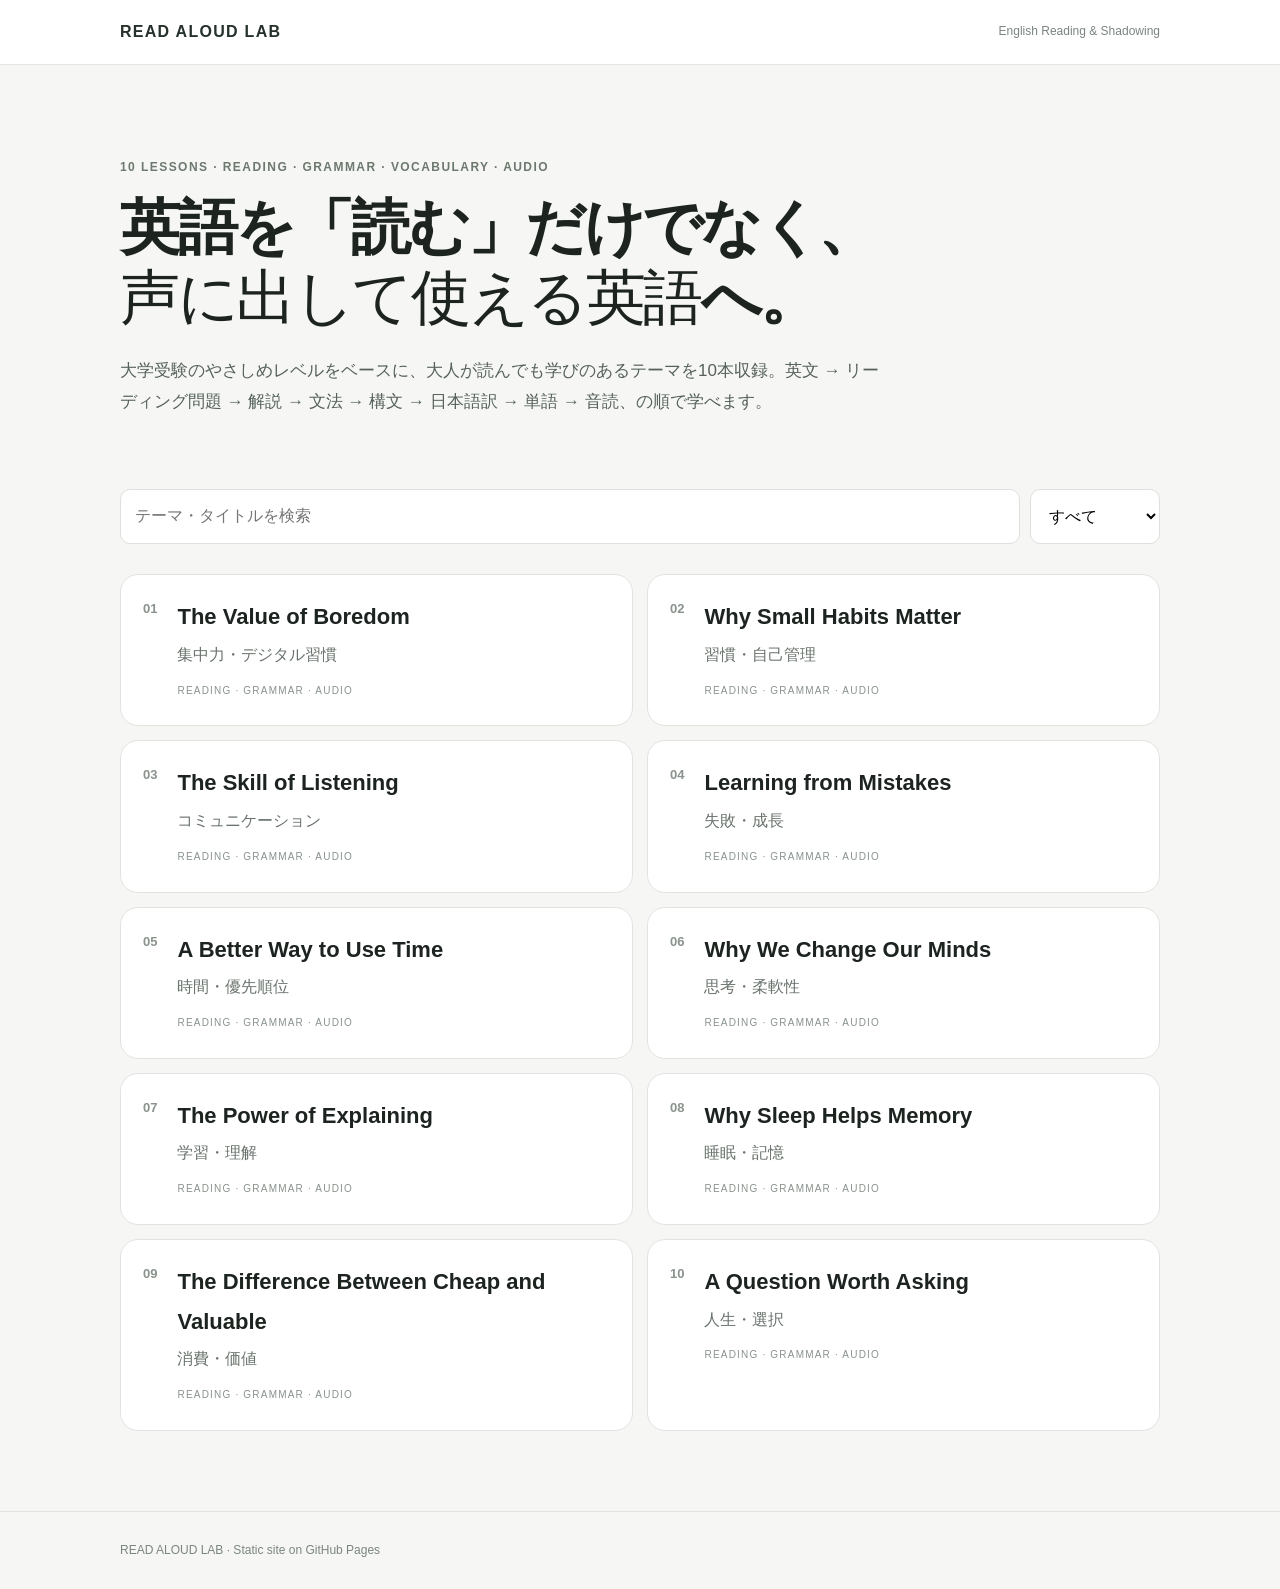
==== index.html @ 0246018d "first commit" ====
<!doctype html>
<html lang="ja">
<head>
<meta charset="utf-8">
<meta name="viewport" content="width=device-width,initial-scale=1">
<title>READ ALOUD LAB — 大人のための大学受験レベル英語音読</title>
<meta name="description" content="大学受験のやさしめレベルで、大人にも学びがある英文を音読する英語学習サイト。">
<link rel="stylesheet" href="style.css">
</head>
<body>
<header class="top">
  <div class="wrap nav">
    <a class="brand" href="./">READ ALOUD LAB</a>
    <span class="tag">English Reading & Shadowing</span>
  </div>
</header>
<main class="wrap">
  <section class="hero">
    <p class="eyebrow">10 LESSONS · READING · GRAMMAR · VOCABULARY · AUDIO</p>
    <h1>英語を「読む」だけでなく、<br><span>声に出して使える英語</span>へ。</h1>
    <p>大学受験のやさしめレベルをベースに、大人が読んでも学びのあるテーマを10本収録。英文 → リーディング問題 → 解説 → 文法 → 構文 → 日本語訳 → 単語 → 音読、の順で学べます。</p>
  </section>
  <section class="controls">
    <input id="search" type="search" placeholder="テーマ・タイトルを検索">
    <select id="level"><option value="all">すべて</option><option value="focus">集中・習慣</option><option value="work">仕事・思考</option><option value="life">人生・生活</option></select>
  </section>
  <section id="cards" class="cards"></section>
</main>
<footer class="footer"><div class="wrap">READ ALOUD LAB · Static site on GitHub Pages</div></footer>
<script>
let lessons=[];
const categoryMap={"集中力・デジタル習慣":"focus","習慣・自己管理":"focus","コミュニケーション":"work","失敗・成長":"work","時間・優先順位":"work","思考・柔軟性":"work","学習・理解":"focus","睡眠・記憶":"life","消費・価値":"life","人生・選択":"life"};
fetch("data.json").then(r=>r.json()).then(d=>{lessons=d.lessons; render();});
function render(){
 const q=document.querySelector("#search").value.toLowerCase();
 const c=document.querySelector("#level").value;
 const list=lessons.filter(x=>(x.title+x.theme+x.english).toLowerCase().includes(q)&&(c==="all"||categoryMap[x.theme]===c));
 document.querySelector("#cards").innerHTML=list.map(x=>`
 <a class="card" href="lesson.html?id=${x.id}">
   <div class="num">${x.id}</div><div><h2>${x.title}</h2><p>${x.theme}</p><span>READING · GRAMMAR · AUDIO</span></div>
 </a>`).join("");
}
document.querySelector("#search").addEventListener("input",render);
document.querySelector("#level").addEventListener("change",render);
</script>
</body>
</html>
---- style.css ----
*{box-sizing:border-box}body{margin:0;background:#f6f7f5;color:#1d2420;font-family:-apple-system,BlinkMacSystemFont,"Noto Sans JP","Helvetica Neue",Arial,sans-serif;line-height:1.8}.wrap{width:min(1040px,calc(100% - 32px));margin:auto}.top{background:#fff;border-bottom:1px solid #e3e6e2;position:sticky;top:0;z-index:5}.nav{height:64px;display:flex;align-items:center;justify-content:space-between}.nav a{color:#25312a;text-decoration:none}.brand{font-weight:800;letter-spacing:.08em}.tag{font-size:12px;color:#7b857f}.hero{padding:80px 0 45px}.eyebrow{font-size:12px;font-weight:800;letter-spacing:.12em;color:#6d786f}.hero h1,.lesson>h1{font-size:clamp(34px,6vw,60px);line-height:1.18;margin:14px 0 22px;letter-spacing:-.04em}.hero h1 span{font-weight:400}.hero>p:last-child{max-width:760px;color:#56615a;font-size:17px}.controls{display:flex;gap:10px;margin:10px 0 30px}.controls input,.controls select{background:#fff;border:1px solid #dce1dc;border-radius:10px;padding:12px 14px;font:inherit}.controls input{flex:1}.cards{display:grid;grid-template-columns:repeat(2,1fr);gap:14px;margin-bottom:80px}.card{background:#fff;border:1px solid #e0e4df;border-radius:18px;padding:22px;display:flex;gap:20px;text-decoration:none;color:inherit;transition:.2s}.card:hover{transform:translateY(-2px);box-shadow:0 8px 24px #0000000d}.num{font-size:13px;color:#8a938c;font-weight:800}.card h2{margin:0 0 4px;font-size:22px}.card p{margin:0;color:#69736c}.card span{display:inline-block;margin-top:12px;font-size:10px;letter-spacing:.12em;color:#89938c}.lesson{padding:55px 0 80px}.audio-box{background:#1e2922;color:#fff;border-radius:18px;padding:22px;display:flex;justify-content:space-between;gap:20px;align-items:center;margin:30px 0}.audio-box p{margin:2px 0 0;color:#cbd4ce;font-size:13px}.audio-controls{display:flex;align-items:center;gap:10px;flex-wrap:wrap;justify-content:flex-end}.audio-controls select,.audio-controls input{max-width:180px}.audio-controls label{font-size:12px}.audio-controls button{border:0;border-radius:9px;padding:10px 14px;font-weight:700;cursor:pointer}.audio-controls button:first-of-type{background:#fff;color:#1e2922}.ghost{background:#ffffff22!important;color:#fff}.panel{background:#fff;border:1px solid #e0e4df;border-radius:18px;padding:28px;margin:16px 0}.panel h2{font-size:14px;letter-spacing:.08em;margin-top:0;border-bottom:1px solid #e7e9e6;padding-bottom:12px}.english{font-family:Georgia,"Times New Roman",serif;font-size:19px;line-height:2}.english p{margin:0 0 20px}.panel details{border-bottom:1px solid #eee;padding:15px 0}.panel summary{cursor:pointer;font-weight:700}.answer{margin:12px 0 0;padding:12px 15px;background:#f1f4f1;border-radius:10px}.explain,.syntax{padding:15px 0;border-bottom:1px solid #eee}.explain h3{margin:0 0 5px;font-size:17px}.syntax code{font-size:15px;white-space:normal}.translation{font-size:16px}.vocab{display:grid;grid-template-columns:repeat(2,1fr);gap:1px;background:#e8ebe8}.vocab div{background:#fff;padding:12px 14px;display:flex;gap:14px}.vocab b{min-width:110px}.vocab span{color:#626c65}.next{padding:30px 0}.next a{color:#37453c}.footer{padding:28px 0;border-top:1px solid #e0e4df;color:#7b857f;font-size:12px}@media(max-width:700px){.cards{grid-template-columns:1fr}.hero{padding-top:55px}.audio-box{display:block}.audio-controls{justify-content:flex-start;margin-top:15px}.panel{padding:20px}.vocab{grid-template-columns:1fr}.nav .tag{display:none}}
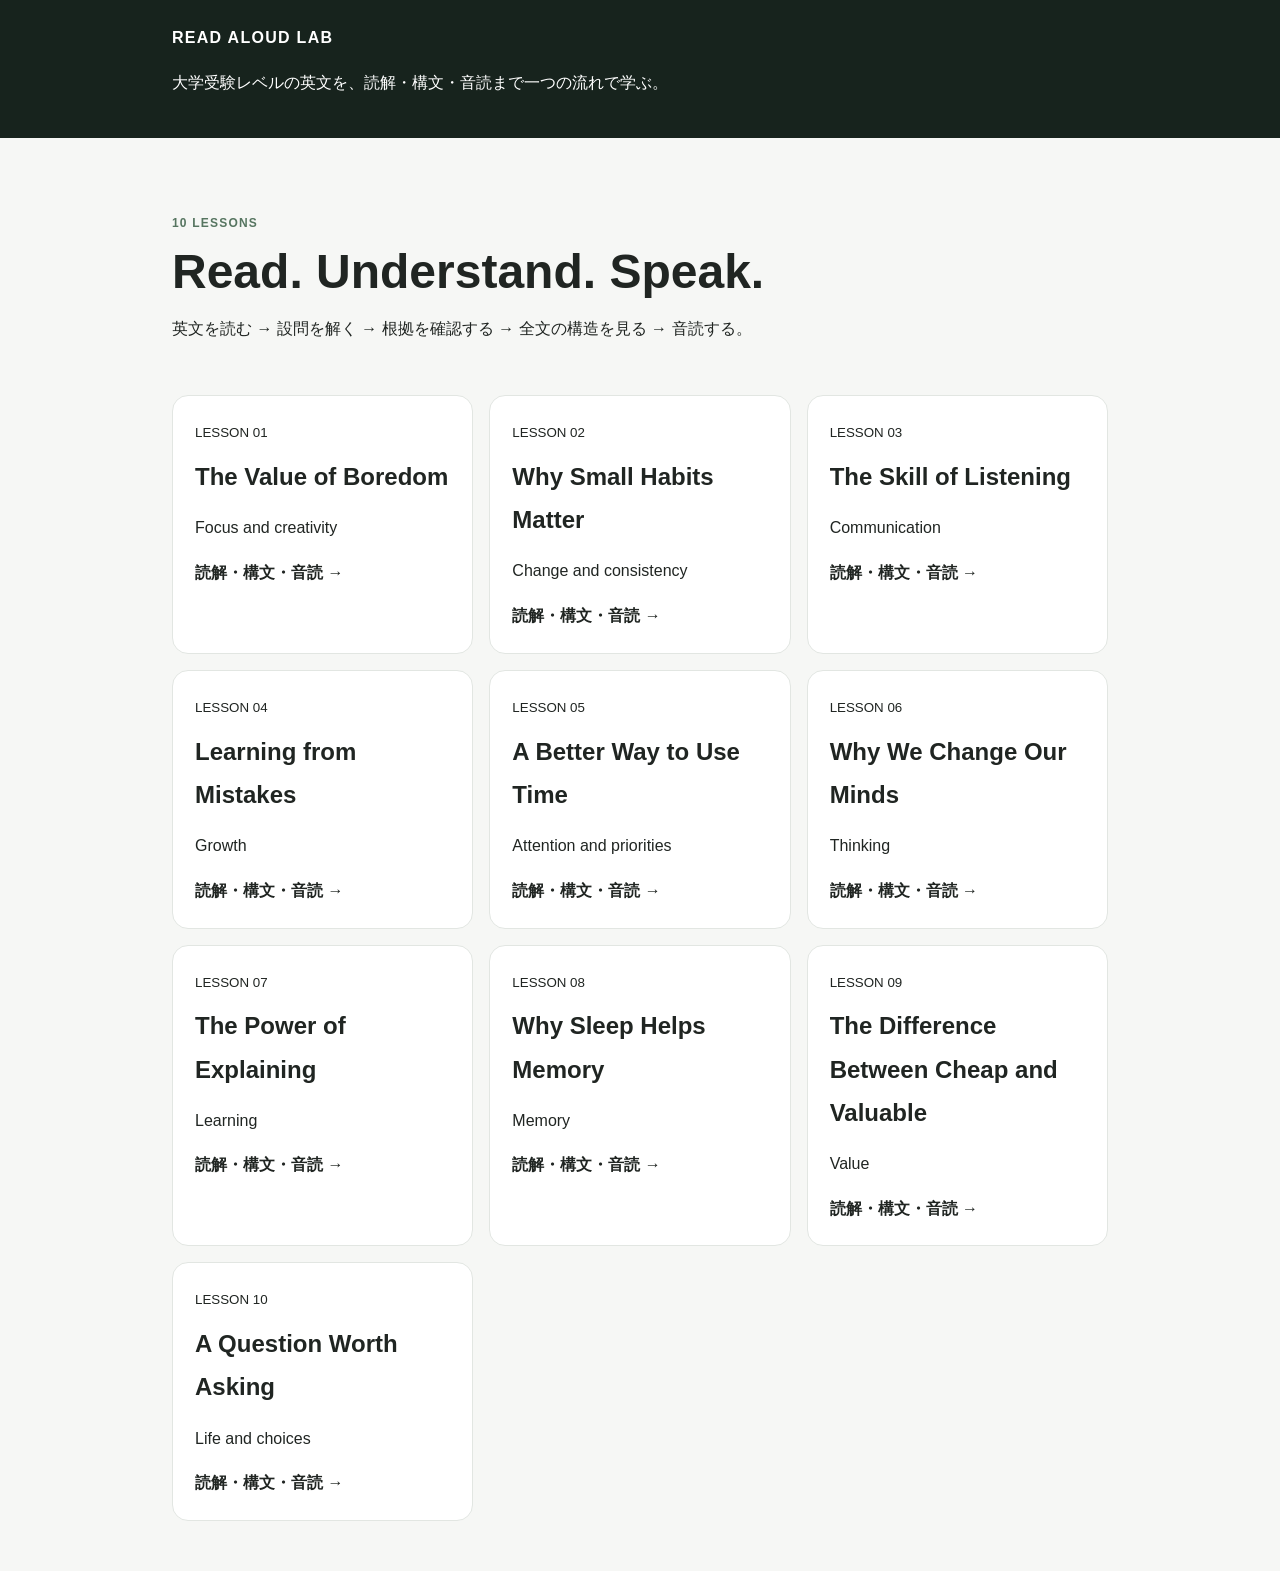
==== commit c759fc83: "second commit" ====
--- a/index.html
+++ b/index.html
@@ -1,47 +1,4 @@
-<!doctype html>
-<html lang="ja">
-<head>
-<meta charset="utf-8">
-<meta name="viewport" content="width=device-width,initial-scale=1">
-<title>READ ALOUD LAB — 大人のための大学受験レベル英語音読</title>
-<meta name="description" content="大学受験のやさしめレベルで、大人にも学びがある英文を音読する英語学習サイト。">
-<link rel="stylesheet" href="style.css">
-</head>
-<body>
-<header class="top">
-  <div class="wrap nav">
-    <a class="brand" href="./">READ ALOUD LAB</a>
-    <span class="tag">English Reading & Shadowing</span>
-  </div>
-</header>
-<main class="wrap">
-  <section class="hero">
-    <p class="eyebrow">10 LESSONS · READING · GRAMMAR · VOCABULARY · AUDIO</p>
-    <h1>英語を「読む」だけでなく、<br><span>声に出して使える英語</span>へ。</h1>
-    <p>大学受験のやさしめレベルをベースに、大人が読んでも学びのあるテーマを10本収録。英文 → リーディング問題 → 解説 → 文法 → 構文 → 日本語訳 → 単語 → 音読、の順で学べます。</p>
-  </section>
-  <section class="controls">
-    <input id="search" type="search" placeholder="テーマ・タイトルを検索">
-    <select id="level"><option value="all">すべて</option><option value="focus">集中・習慣</option><option value="work">仕事・思考</option><option value="life">人生・生活</option></select>
-  </section>
-  <section id="cards" class="cards"></section>
-</main>
-<footer class="footer"><div class="wrap">READ ALOUD LAB · Static site on GitHub Pages</div></footer>
-<script>
-let lessons=[];
-const categoryMap={"集中力・デジタル習慣":"focus","習慣・自己管理":"focus","コミュニケーション":"work","失敗・成長":"work","時間・優先順位":"work","思考・柔軟性":"work","学習・理解":"focus","睡眠・記憶":"life","消費・価値":"life","人生・選択":"life"};
-fetch("data.json").then(r=>r.json()).then(d=>{lessons=d.lessons; render();});
-function render(){
- const q=document.querySelector("#search").value.toLowerCase();
- const c=document.querySelector("#level").value;
- const list=lessons.filter(x=>(x.title+x.theme+x.english).toLowerCase().includes(q)&&(c==="all"||categoryMap[x.theme]===c));
- document.querySelector("#cards").innerHTML=list.map(x=>`
- <a class="card" href="lesson.html?id=${x.id}">
-   <div class="num">${x.id}</div><div><h2>${x.title}</h2><p>${x.theme}</p><span>READING · GRAMMAR · AUDIO</span></div>
- </a>`).join("");
-}
-document.querySelector("#search").addEventListener("input",render);
-document.querySelector("#level").addEventListener("change",render);
-</script>
-</body>
-</html>+<!doctype html><html lang="ja"><head><meta charset="utf-8"><meta name="viewport" content="width=device-width,initial-scale=1"><title>READ ALOUD LAB</title><link rel="stylesheet" href="style.css"></head><body>
+<header><div class="wrap"><a class="brand" href="./">READ ALOUD LAB</a><p>大学受験レベルの英文を、読解・構文・音読まで一つの流れで学ぶ。</p></div></header>
+<main class="wrap"><section class="hero"><span>10 LESSONS</span><h1>Read. Understand. Speak.</h1><p>英文を読む → 設問を解く → 根拠を確認する → 全文の構造を見る → 音読する。</p></section><div id="cards" class="cards"></div></main>
+<script>fetch('data.json').then(r=>r.json()).then(d=>{cards.innerHTML=d.lessons.map(x=>`<a class="card" href="lesson.html?id=${x.id}"><small>LESSON ${x.id}</small><h2>${x.title}</h2><p>${x.theme}</p><b>読解・構文・音読 →</b></a>`).join('')})</script></body></html>
--- a/style.css
+++ b/style.css
@@ -1 +1 @@
-*{box-sizing:border-box}body{margin:0;background:#f6f7f5;color:#1d2420;font-family:-apple-system,BlinkMacSystemFont,"Noto Sans JP","Helvetica Neue",Arial,sans-serif;line-height:1.8}.wrap{width:min(1040px,calc(100% - 32px));margin:auto}.top{background:#fff;border-bottom:1px solid #e3e6e2;position:sticky;top:0;z-index:5}.nav{height:64px;display:flex;align-items:center;justify-content:space-between}.nav a{color:#25312a;text-decoration:none}.brand{font-weight:800;letter-spacing:.08em}.tag{font-size:12px;color:#7b857f}.hero{padding:80px 0 45px}.eyebrow{font-size:12px;font-weight:800;letter-spacing:.12em;color:#6d786f}.hero h1,.lesson>h1{font-size:clamp(34px,6vw,60px);line-height:1.18;margin:14px 0 22px;letter-spacing:-.04em}.hero h1 span{font-weight:400}.hero>p:last-child{max-width:760px;color:#56615a;font-size:17px}.controls{display:flex;gap:10px;margin:10px 0 30px}.controls input,.controls select{background:#fff;border:1px solid #dce1dc;border-radius:10px;padding:12px 14px;font:inherit}.controls input{flex:1}.cards{display:grid;grid-template-columns:repeat(2,1fr);gap:14px;margin-bottom:80px}.card{background:#fff;border:1px solid #e0e4df;border-radius:18px;padding:22px;display:flex;gap:20px;text-decoration:none;color:inherit;transition:.2s}.card:hover{transform:translateY(-2px);box-shadow:0 8px 24px #0000000d}.num{font-size:13px;color:#8a938c;font-weight:800}.card h2{margin:0 0 4px;font-size:22px}.card p{margin:0;color:#69736c}.card span{display:inline-block;margin-top:12px;font-size:10px;letter-spacing:.12em;color:#89938c}.lesson{padding:55px 0 80px}.audio-box{background:#1e2922;color:#fff;border-radius:18px;padding:22px;display:flex;justify-content:space-between;gap:20px;align-items:center;margin:30px 0}.audio-box p{margin:2px 0 0;color:#cbd4ce;font-size:13px}.audio-controls{display:flex;align-items:center;gap:10px;flex-wrap:wrap;justify-content:flex-end}.audio-controls select,.audio-controls input{max-width:180px}.audio-controls label{font-size:12px}.audio-controls button{border:0;border-radius:9px;padding:10px 14px;font-weight:700;cursor:pointer}.audio-controls button:first-of-type{background:#fff;color:#1e2922}.ghost{background:#ffffff22!important;color:#fff}.panel{background:#fff;border:1px solid #e0e4df;border-radius:18px;padding:28px;margin:16px 0}.panel h2{font-size:14px;letter-spacing:.08em;margin-top:0;border-bottom:1px solid #e7e9e6;padding-bottom:12px}.english{font-family:Georgia,"Times New Roman",serif;font-size:19px;line-height:2}.english p{margin:0 0 20px}.panel details{border-bottom:1px solid #eee;padding:15px 0}.panel summary{cursor:pointer;font-weight:700}.answer{margin:12px 0 0;padding:12px 15px;background:#f1f4f1;border-radius:10px}.explain,.syntax{padding:15px 0;border-bottom:1px solid #eee}.explain h3{margin:0 0 5px;font-size:17px}.syntax code{font-size:15px;white-space:normal}.translation{font-size:16px}.vocab{display:grid;grid-template-columns:repeat(2,1fr);gap:1px;background:#e8ebe8}.vocab div{background:#fff;padding:12px 14px;display:flex;gap:14px}.vocab b{min-width:110px}.vocab span{color:#626c65}.next{padding:30px 0}.next a{color:#37453c}.footer{padding:28px 0;border-top:1px solid #e0e4df;color:#7b857f;font-size:12px}@media(max-width:700px){.cards{grid-template-columns:1fr}.hero{padding-top:55px}.audio-box{display:block}.audio-controls{justify-content:flex-start;margin-top:15px}.panel{padding:20px}.vocab{grid-template-columns:1fr}.nav .tag{display:none}}
+*{box-sizing:border-box}body{margin:0;background:#f6f7f5;color:#202522;font-family:-apple-system,BlinkMacSystemFont,"Segoe UI","Noto Sans JP",sans-serif;line-height:1.8}.wrap{max-width:980px;margin:auto;padding:0 22px}header{background:#17231d;color:#fff;padding:24px 0}.brand{color:#fff;text-decoration:none;font-weight:800;letter-spacing:.08em}.topbar{display:flex;justify-content:space-between;align-items:center}.topbar a:last-child{color:#dfe9e1}.hero{padding:70px 0 35px}.hero h1{font-size:48px;line-height:1.1;margin:10px 0}.hero span,.eyebrow{color:#567560;font-weight:800;letter-spacing:.1em;font-size:12px}.cards{display:grid;grid-template-columns:repeat(auto-fit,minmax(260px,1fr));gap:16px;padding-bottom:50px}.card,.panel{background:#fff;border:1px solid #e2e6e2;border-radius:16px}.card{padding:22px;text-decoration:none;color:inherit;transition:.2s}.card:hover{transform:translateY(-3px);box-shadow:0 10px 28px #1a2b1a18}.card h2{margin:8px 0}.lesson{padding-top:42px;padding-bottom:60px}.lesson>h1{font-size:42px;margin-top:0}.panel{padding:25px;margin:18px 0}.panel h2{margin-top:0}.english{font-family:Georgia,serif;font-size:18px}.question,.guide{padding:16px 0;border-bottom:1px solid #edf0ed}.question:last-child,.guide:last-child{border-bottom:0}.answer{background:#eef5ef;padding:12px;border-radius:10px}.lead{background:#f0f4f0;padding:14px;border-radius:10px}.sentence{margin:12px 0;border:1px solid #dfe5df;border-radius:12px;overflow:hidden}.sentence summary{cursor:pointer;padding:16px;font-family:Georgia,serif;background:#fbfcfb}.inside{padding:16px}.chunk{background:#eef5ef;padding:12px;border-radius:10px;margin-bottom:10px;font-family:Georgia,serif}.note{padding:12px;border-left:4px solid #9aae9f;background:#f7f8f7;margin:8px 0}.vocab{display:grid;grid-template-columns:repeat(auto-fit,minmax(220px,1fr));gap:8px}.vocab div{background:#f3f5f3;padding:10px;border-radius:8px}.audio select{max-width:320px;padding:8px}.audio button{padding:9px 14px;margin:4px;border:0;border-radius:8px;background:#20392a;color:#fff}.audio input{margin:0 10px;vertical-align:middle}@media(max-width:600px){.hero h1,.lesson>h1{font-size:34px}.panel{padding:18px}}
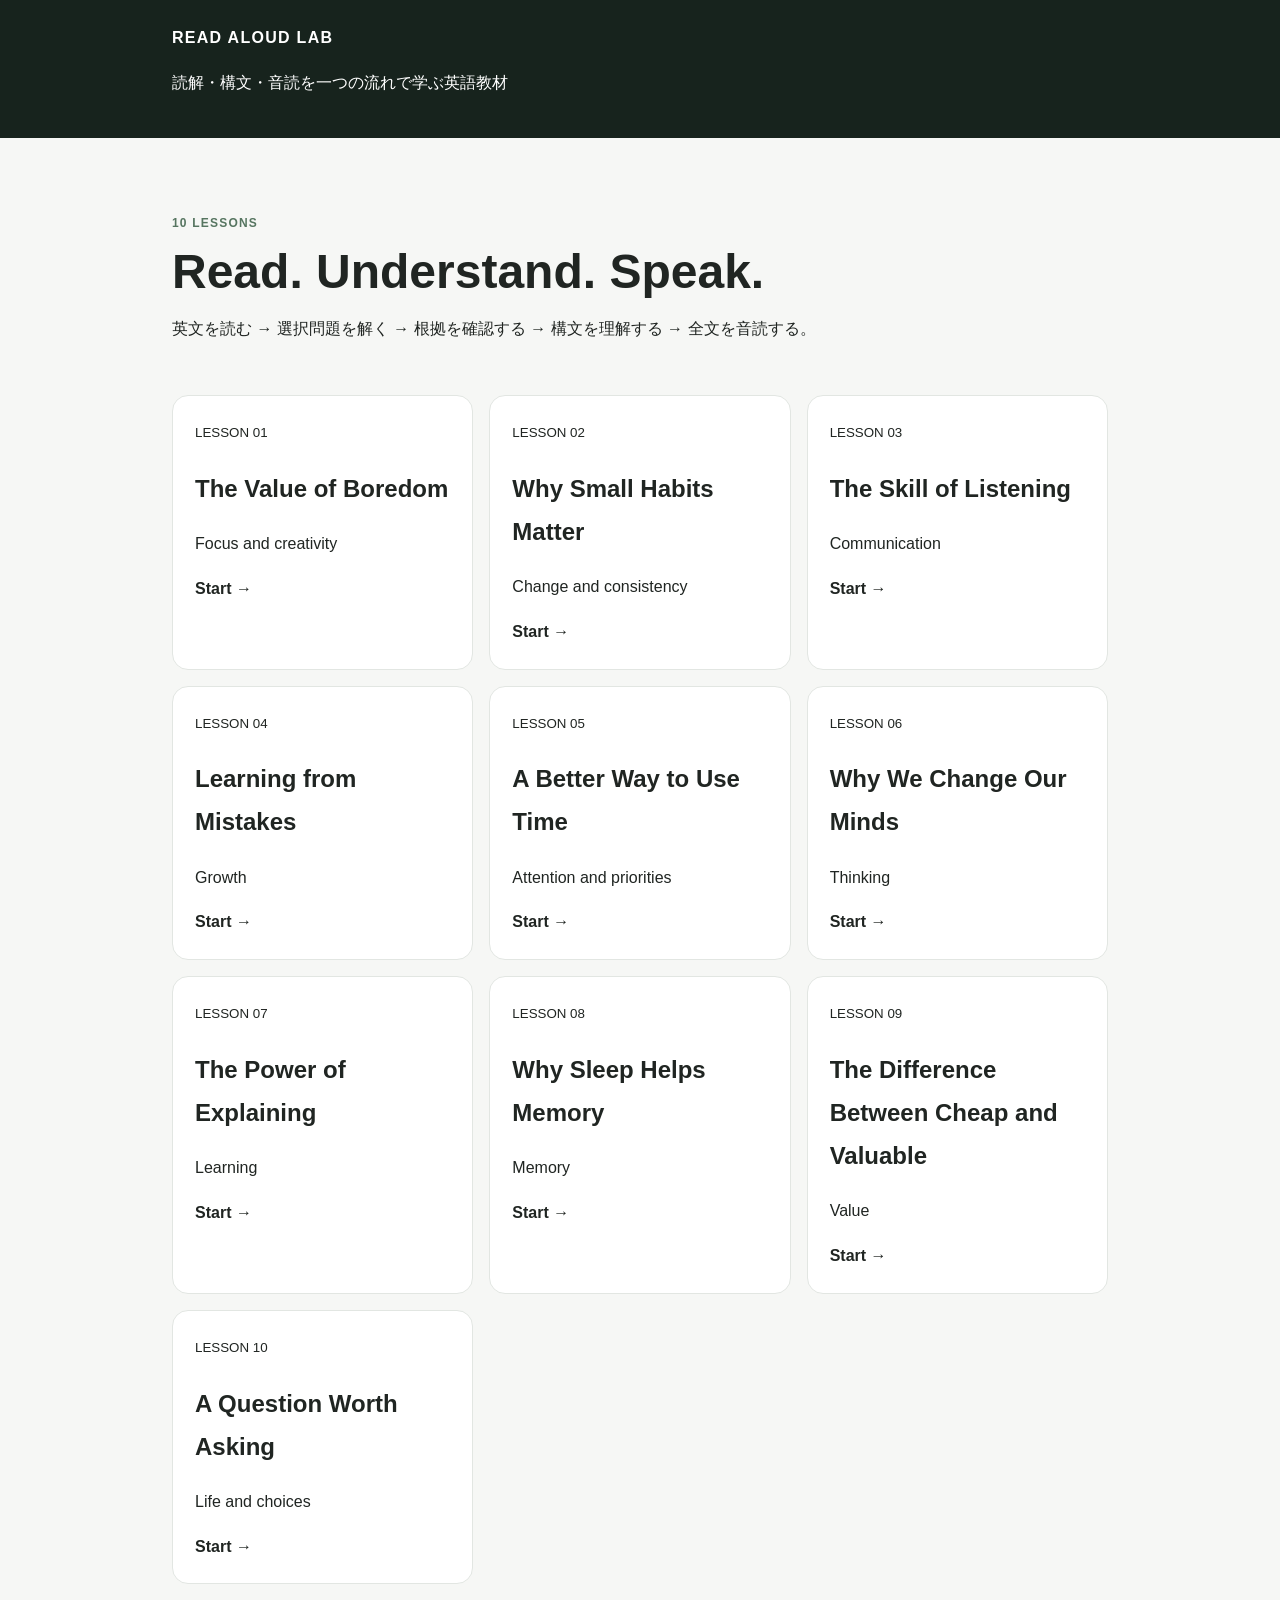
==== commit 39379506: "3rd Commit" ====
--- a/index.html
+++ b/index.html
@@ -1,4 +1,7 @@
-<!doctype html><html lang="ja"><head><meta charset="utf-8"><meta name="viewport" content="width=device-width,initial-scale=1"><title>READ ALOUD LAB</title><link rel="stylesheet" href="style.css"></head><body>
-<header><div class="wrap"><a class="brand" href="./">READ ALOUD LAB</a><p>大学受験レベルの英文を、読解・構文・音読まで一つの流れで学ぶ。</p></div></header>
-<main class="wrap"><section class="hero"><span>10 LESSONS</span><h1>Read. Understand. Speak.</h1><p>英文を読む → 設問を解く → 根拠を確認する → 全文の構造を見る → 音読する。</p></section><div id="cards" class="cards"></div></main>
-<script>fetch('data.json').then(r=>r.json()).then(d=>{cards.innerHTML=d.lessons.map(x=>`<a class="card" href="lesson.html?id=${x.id}"><small>LESSON ${x.id}</small><h2>${x.title}</h2><p>${x.theme}</p><b>読解・構文・音読 →</b></a>`).join('')})</script></body></html>+<!doctype html>
+<html lang="ja"><head><meta charset="utf-8"><meta name="viewport" content="width=device-width,initial-scale=1">
+<title>READ ALOUD LAB</title><link rel="stylesheet" href="style.css"></head><body>
+<header><div class="wrap"><a class="brand" href="./">READ ALOUD LAB</a><p>読解・構文・音読を一つの流れで学ぶ英語教材</p></div></header>
+<main class="wrap"><section class="hero"><span>10 LESSONS</span><h1>Read. Understand. Speak.</h1><p>英文を読む → 選択問題を解く → 根拠を確認する → 構文を理解する → 全文を音読する。</p></section><div id="cards" class="cards"></div></main>
+<script>fetch('data.json').then(r=>r.json()).then(d=>cards.innerHTML=d.lessons.map(x=>`<a class="card" href="lesson.html?id=${x.id}"><small>LESSON ${x.id}</small><h2>${x.title}</h2><p>${x.theme}</p><b>Start →</b></a>`).join(''))</script>
+</body></html>
--- a/style.css
+++ b/style.css
@@ -1 +1 @@
-*{box-sizing:border-box}body{margin:0;background:#f6f7f5;color:#202522;font-family:-apple-system,BlinkMacSystemFont,"Segoe UI","Noto Sans JP",sans-serif;line-height:1.8}.wrap{max-width:980px;margin:auto;padding:0 22px}header{background:#17231d;color:#fff;padding:24px 0}.brand{color:#fff;text-decoration:none;font-weight:800;letter-spacing:.08em}.topbar{display:flex;justify-content:space-between;align-items:center}.topbar a:last-child{color:#dfe9e1}.hero{padding:70px 0 35px}.hero h1{font-size:48px;line-height:1.1;margin:10px 0}.hero span,.eyebrow{color:#567560;font-weight:800;letter-spacing:.1em;font-size:12px}.cards{display:grid;grid-template-columns:repeat(auto-fit,minmax(260px,1fr));gap:16px;padding-bottom:50px}.card,.panel{background:#fff;border:1px solid #e2e6e2;border-radius:16px}.card{padding:22px;text-decoration:none;color:inherit;transition:.2s}.card:hover{transform:translateY(-3px);box-shadow:0 10px 28px #1a2b1a18}.card h2{margin:8px 0}.lesson{padding-top:42px;padding-bottom:60px}.lesson>h1{font-size:42px;margin-top:0}.panel{padding:25px;margin:18px 0}.panel h2{margin-top:0}.english{font-family:Georgia,serif;font-size:18px}.question,.guide{padding:16px 0;border-bottom:1px solid #edf0ed}.question:last-child,.guide:last-child{border-bottom:0}.answer{background:#eef5ef;padding:12px;border-radius:10px}.lead{background:#f0f4f0;padding:14px;border-radius:10px}.sentence{margin:12px 0;border:1px solid #dfe5df;border-radius:12px;overflow:hidden}.sentence summary{cursor:pointer;padding:16px;font-family:Georgia,serif;background:#fbfcfb}.inside{padding:16px}.chunk{background:#eef5ef;padding:12px;border-radius:10px;margin-bottom:10px;font-family:Georgia,serif}.note{padding:12px;border-left:4px solid #9aae9f;background:#f7f8f7;margin:8px 0}.vocab{display:grid;grid-template-columns:repeat(auto-fit,minmax(220px,1fr));gap:8px}.vocab div{background:#f3f5f3;padding:10px;border-radius:8px}.audio select{max-width:320px;padding:8px}.audio button{padding:9px 14px;margin:4px;border:0;border-radius:8px;background:#20392a;color:#fff}.audio input{margin:0 10px;vertical-align:middle}@media(max-width:600px){.hero h1,.lesson>h1{font-size:34px}.panel{padding:18px}}+*{box-sizing:border-box}body{margin:0;background:#f6f7f5;color:#202522;font-family:-apple-system,BlinkMacSystemFont,"Segoe UI","Noto Sans JP",sans-serif;line-height:1.8}.wrap{max-width:980px;margin:auto;padding:0 22px}header{background:#17231d;color:#fff;padding:24px 0}.brand{color:#fff;text-decoration:none;font-weight:800;letter-spacing:.08em}.topbar{display:flex;justify-content:space-between}.topbar a:last-child{color:#dfe9e1}.hero{padding:70px 0 35px}.hero h1{font-size:48px;line-height:1.1;margin:10px 0}.eyebrow,.hero span{color:#567560;font-weight:800;font-size:12px;letter-spacing:.1em}.cards{display:grid;grid-template-columns:repeat(auto-fit,minmax(260px,1fr));gap:16px;padding-bottom:50px}.card,.panel{background:#fff;border:1px solid #e2e6e2;border-radius:16px}.card{padding:22px;text-decoration:none;color:inherit}.card:hover{transform:translateY(-3px);box-shadow:0 10px 28px #1a2b1a18}.lesson{padding-top:42px;padding-bottom:60px}.panel{padding:25px;margin:18px 0}.english,.slash-text{font-family:Georgia,"Times New Roman",serif;font-size:18px}.lead,.chunk{background:#eef5ef;padding:12px;border-radius:10px}.quiz,.guide{padding:16px 0;border-bottom:1px solid #e8ece8}.options{display:grid;gap:8px}.option{background:#fff;border:1px solid #d9dfd9;border-radius:10px;padding:13px 15px;text-align:left;font:inherit;cursor:pointer}.option.correct{background:#e8f5eb;border-color:#5e9b6b}.option.wrong{background:#fbe9e9;border-color:#c46a6a}.result{display:none;margin-top:14px;padding:15px;border-radius:10px}.result.ok,.result.ng{display:block}.result.ok{background:#eef8ef}.result.ng{background:#fff1f1}.sentence{margin:12px 0;border:1px solid #dfe5df;border-radius:12px;overflow:hidden}.sentence summary{cursor:pointer;padding:16px;font-family:Georgia,serif}.inside{padding:16px}.note{padding:12px;border-left:4px solid #9aae9f;background:#f7f8f7;margin:8px 0}.slash-text{background:#f1f5f1;padding:22px;border-radius:12px;line-height:2.2}.vocab{display:grid;grid-template-columns:repeat(auto-fit,minmax(220px,1fr));gap:8px}.vocab div{background:#f3f5f3;padding:10px;border-radius:8px}.audio select{max-width:320px;padding:8px}.audio button{padding:9px 14px;margin:4px;border:0;border-radius:8px;background:#20392a;color:#fff}@media(max-width:600px){.hero h1{font-size:34px}.panel{padding:18px}}
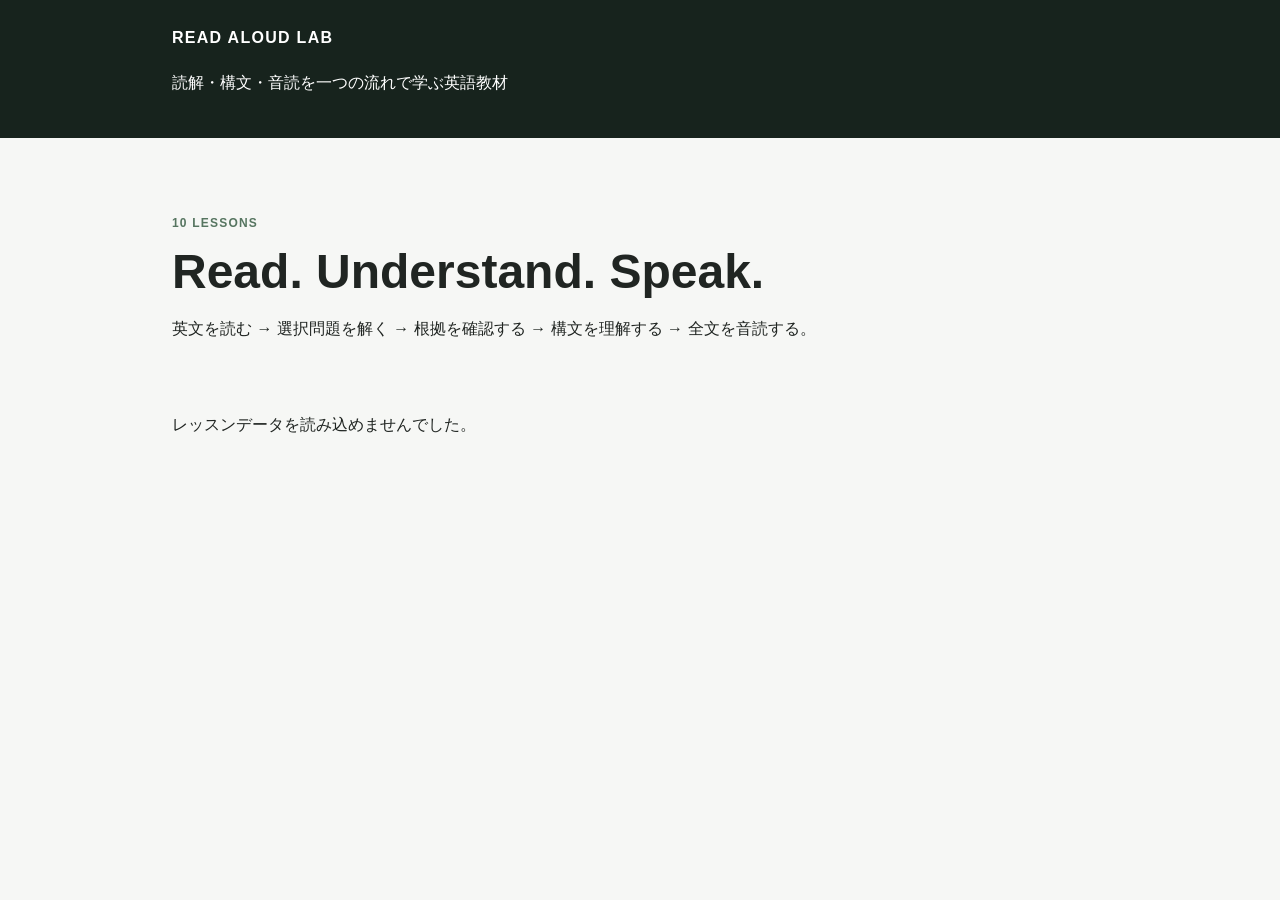
==== commit 038a7d04: "jsonの分割とそれに伴うhtmlの修正" ====
--- a/index.html
+++ b/index.html
@@ -1,7 +1,68 @@
 <!doctype html>
-<html lang="ja"><head><meta charset="utf-8"><meta name="viewport" content="width=device-width,initial-scale=1">
-<title>READ ALOUD LAB</title><link rel="stylesheet" href="style.css"></head><body>
-<header><div class="wrap"><a class="brand" href="./">READ ALOUD LAB</a><p>読解・構文・音読を一つの流れで学ぶ英語教材</p></div></header>
-<main class="wrap"><section class="hero"><span>10 LESSONS</span><h1>Read. Understand. Speak.</h1><p>英文を読む → 選択問題を解く → 根拠を確認する → 構文を理解する → 全文を音読する。</p></section><div id="cards" class="cards"></div></main>
-<script>fetch('data.json').then(r=>r.json()).then(d=>cards.innerHTML=d.lessons.map(x=>`<a class="card" href="lesson.html?id=${x.id}"><small>LESSON ${x.id}</small><h2>${x.title}</h2><p>${x.theme}</p><b>Start →</b></a>`).join(''))</script>
-</body></html>+<html lang="ja">
+<head>
+  <meta charset="utf-8">
+  <meta name="viewport" content="width=device-width, initial-scale=1">
+  <title>READ ALOUD LAB</title>
+  <link rel="stylesheet" href="style.css">
+</head>
+
+<body>
+
+  <header>
+    <div class="wrap">
+      <a class="brand" href="./">READ ALOUD LAB</a>
+      <p>読解・構文・音読を一つの流れで学ぶ英語教材</p>
+    </div>
+  </header>
+
+  <main class="wrap">
+
+    <section class="hero">
+      <span>10 LESSONS</span>
+
+      <h1>Read. Understand. Speak.</h1>
+
+      <p>
+        英文を読む → 選択問題を解く → 根拠を確認する
+        → 構文を理解する → 全文を音読する。
+      </p>
+    </section>
+
+    <div id="cards" class="cards"></div>
+
+  </main>
+
+  <script>
+    fetch('data/lessons.json')
+      .then(response => response.json())
+      .then(lessons => {
+
+        const cards = document.getElementById('cards');
+
+        cards.innerHTML = lessons.map(lesson => `
+          <a class="card" href="lesson.html?id=${lesson.id}">
+            <small>LESSON ${lesson.id}</small>
+
+            <h2>${lesson.title}</h2>
+
+            <p>${lesson.theme}</p>
+
+            <b>Start →</b>
+          </a>
+        `).join('');
+
+      })
+      .catch(error => {
+        console.error('Lesson data could not be loaded:', error);
+
+        document.getElementById('cards').innerHTML = `
+          <p>
+            レッスンデータを読み込めませんでした。
+          </p>
+        `;
+      });
+  </script>
+
+</body>
+</html>
